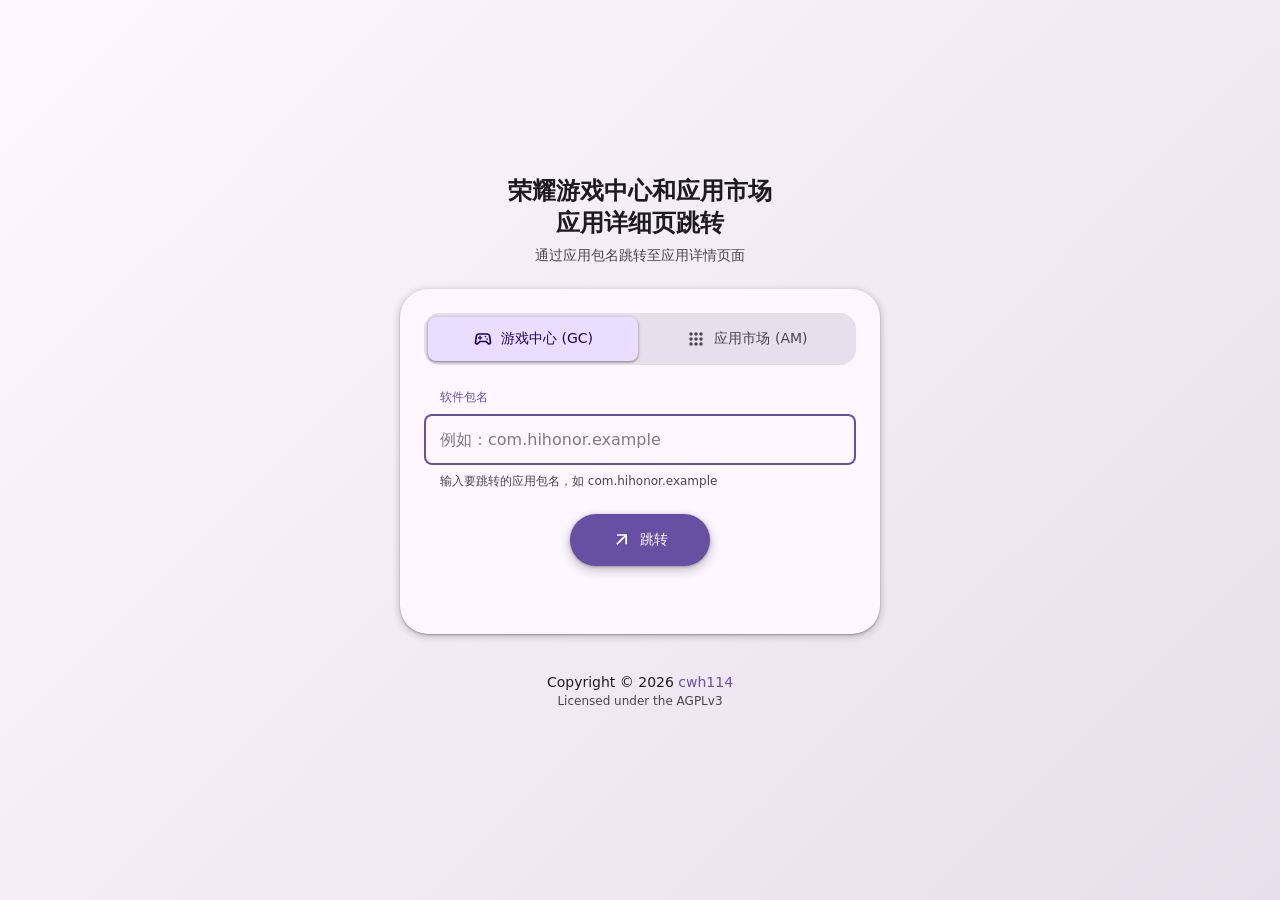
==== HNGCAMD/index.html @ ab719680 "添加HNGCAMD" ====
<!--
  AGPLv3 License

  Copyright (C) 2026 anjisuan608 <anjisuan608@petalmail.com>

  This program is free software: you can redistribute it and/or modify
  it under the terms of the GNU Affero General Public License as published
  by the Free Software Foundation, either version 3 of the License, or
  (at your option) any later version.

  This program is distributed in the hope that it will be useful,
  but WITHOUT ANY WARRANTY; without even the implied warranty of
  MERCHANTABILITY or FITNESS FOR A PARTICULAR PURPOSE. See the
  GNU Affero General Public License for more details.

  You should have received a copy of the GNU Affero General Public License
  along with this program. If not, see <https://www.gnu.org/licenses/>.

  SPDX-License-Identifier: AGPL-3.0-or-later
-->
<!DOCTYPE html>
<html lang="zh-CN">
<head>
    <meta charset="UTF-8">
    <meta name="viewport" content="width=device-width, initial-scale=1.0">
    <meta name="color-scheme" content="light dark">
    <meta name="theme-color" media="(prefers-color-scheme: light)" content="#FEF7FF">
    <meta name="theme-color" media="(prefers-color-scheme: dark)" content="#1C1B1F">
    <title>荣耀游戏中心和应用市场应用详细页跳转</title>
    <link rel="stylesheet" href="style.css">
</head>
<body>
    <div class="app-container">
        <header class="app-header">
            <h1 class="app-title">荣耀游戏中心和应用市场<br>应用详细页跳转</h1>
            <p class="app-subtitle">通过应用包名跳转至应用详情页面</p>
        </header>

        <main class="app-main">
            <div class="card">
                <div class="card-content">
                    <div class="segmented-button" role="group" aria-label="选择平台">
                        <input type="radio" class="segmented-input" name="platform" id="gc" value="gc" checked>
                        <label class="segmented-label" for="gc">
                            <span class="segmented-icon"><svg xmlns="http://www.w3.org/2000/svg" height="24px" viewBox="0 -960 960 960" width="24px" fill="currentColor"><path d="M182-200q-51 0-79-35.5T82-322l42-300q9-60 53.5-99T282-760h396q60 0 104.5 39t53.5 99l42 300q7 51-21 86.5T778-200q-21 0-39-7.5T706-230l-90-90H344l-90 90q-15 15-33 22.5t-39 7.5Zm16-86 114-114h336l114 114q2 2 16 6 11 0 17.5-6.5T800-304l-44-308q-4-29-26-48.5T678-680H282q-30 0-52 19.5T204-612l-44 308q-2 11 4.5 17.5T182-280q2 0 16-6Zm510.5-165.5Q720-463 720-480t-11.5-28.5Q697-520 680-520t-28.5 11.5Q640-497 640-480t11.5 28.5Q663-440 680-440t28.5-11.5Zm-80-120Q640-583 640-600t-11.5-28.5Q617-640 600-640t-28.5 11.5Q560-617 560-600t11.5 28.5Q583-560 600-560t28.5-11.5ZM310-440h60v-70h70v-60h-70v-70h-60v70h-70v60h70v70Zm170-40Z"/></svg></span>
                            <span class="segmented-text">游戏中心 (GC)</span>
                        </label>

                        <input type="radio" class="segmented-input" name="platform" id="am" value="am">
                        <label class="segmented-label" for="am">
                            <span class="segmented-icon"><svg xmlns="http://www.w3.org/2000/svg" height="24px" viewBox="0 -960 960 960" width="24px" fill="currentColor"><path d="M183.5-183.5Q160-207 160-240t23.5-56.5Q207-320 240-320t56.5 23.5Q320-273 320-240t-23.5 56.5Q273-160 240-160t-56.5-23.5Zm240 0Q400-207 400-240t23.5-56.5Q447-320 480-320t56.5 23.5Q560-273 560-240t-23.5 56.5Q513-160 480-160t-56.5-23.5Zm240 0Q640-207 640-240t23.5-56.5Q687-320 720-320t56.5 23.5Q800-273 800-240t-23.5 56.5Q753-160 720-160t-56.5-23.5Zm-480-240Q160-447 160-480t23.5-56.5Q207-560 240-560t56.5 23.5Q320-513 320-480t-23.5 56.5Q273-400 240-400t-56.5-23.5Zm240 0Q400-447 400-480t23.5-56.5Q447-560 480-560t56.5 23.5Q560-513 560-480t-23.5 56.5Q513-400 480-400t-56.5-23.5Zm240 0Q640-447 640-480t23.5-56.5Q687-560 720-560t56.5 23.5Q800-513 800-480t-23.5 56.5Q753-400 720-400t-56.5-23.5Zm-480-240Q160-687 160-720t23.5-56.5Q207-800 240-800t56.5 23.5Q320-753 320-720t-23.5 56.5Q273-640 240-640t-56.5-23.5Zm240 0Q400-687 400-720t23.5-56.5Q447-800 480-800t56.5 23.5Q560-753 560-720t-23.5 56.5Q513-640 480-640t-56.5-23.5Zm240 0Q640-687 640-720t23.5-56.5Q687-800 720-800t56.5 23.5Q800-753 800-720t-23.5 56.5Q753-640 720-640t-56.5-23.5Z"/></svg></span>
                            <span class="segmented-text">应用市场 (AM)</span>
                        </label>
                    </div>

                    <div class="input-field">
                        <label class="input-label" for="pkgname">软件包名</label>
                        <div class="input-wrapper">
                            <input type="text" id="pkgname" class="input" placeholder="例如：com.hihonor.example" autocomplete="off" spellcheck="false">
                        </div>
                        <span class="input-hint">输入要跳转的应用包名，如 com.hihonor.example</span>
                    </div>

                    <button class="fab" id="submitBtn" type="button">
                        <span class="fab-icon"><svg xmlns="http://www.w3.org/2000/svg" height="24px" viewBox="0 -960 960 960" width="24px" fill="currentColor"><path d="m256-240-56-56 384-384H240v-80h480v480h-80v-344L256-240Z"/></svg></span>
                        <span class="fab-label" id="submitLabel">跳转</span>
                    </button>

                    <div class="result-area" id="resultArea">
                        <code class="result-code" id="resultCode">等待输入...</code>
                    </div>
                </div>
            </div>
        </main>

        <footer class="app-footer">
            <div class="footer-content">
                <p class="author">
                    Copyright &copy; 2026 <a href="mailto:caowenhao233@gmail.com">cwh114</a>
                </p>
                <p class="license">
                    Licensed under the <a href="LICENSE" target="_blank" rel="noopener">AGPLv3</a>
                </p>
            </div>
        </footer>
    </div>

    <script src="script.js"></script>
</body>
</html>
---- HNGCAMD/style.css ----
/*
  AGPLv3 License

  Copyright (C) 2026 anjisuan608 <anjisuan608@petalmail.com>

  This program is free software: you can redistribute it and/or modify
  it under the terms of the GNU Affero General Public License as published
  by the Free Software Foundation, either version 3 of the License, or
  (at your option) any later version.

  This program is distributed in the hope that it will be useful,
  but WITHOUT ANY WARRANTY; without even the implied warranty of
  MERCHANTABILITY or FITNESS FOR A PARTICULAR PURPOSE. See the
  GNU Affero General Public License for more details.

  You should have received a copy of the GNU Affero General Public License
  along with this program. If not, see <https://www.gnu.org/licenses/>.

  SPDX-License-Identifier: AGPL-3.0-or-later
*/

/* MD3 设计令牌 - 浅色模式 */
:root {
    --md3-primary: #6750A4;
    --md3-on-primary: #FFFFFF;
    --md3-primary-container: #EADDFF;
    --md3-on-primary-container: #21005D;
    --md3-secondary-container: #E8DEF8;
    --md3-on-secondary-container: #1D192B;
    --md3-surface: #FEF7FF;
    --md3-surface-variant: #E7E0EC;
    --md3-on-surface: #1D1B20;
    --md3-on-surface-variant: #49454F;
    --md3-outline: #79747E;
    --md3-outline-variant: #CAC4D0;
    --md3-error: #B3261E;
    --md3-shadow: rgba(0, 0, 0, 0.15);
    --md3-elevation-1: 0 1px 2px rgba(0,0,0,0.3), 0 1px 3px 1px rgba(0,0,0,0.15);
    --md3-elevation-2: 0 1px 2px rgba(0,0,0,0.3), 0 2px 6px 2px rgba(0,0,0,0.15);
    --md3-elevation-3: 0 4px 8px 3px rgba(0,0,0,0.15), 0 1px 3px rgba(0,0,0,0.3);
    --md3-border-radius: 28px;
    --md3-border-radius-sm: 16px;
    --md3-border-radius-xs: 8px;
    --md3-bg-gradient: linear-gradient(135deg, #FEF7FF 0%, #E7E0EC 100%);
}

/* MD3 设计令牌 - 深色模式 */
@media (prefers-color-scheme: dark) {
    :root {
        --md3-primary: #D0BCFF;
        --md3-on-primary: #381E72;
        --md3-primary-container: #4F378B;
        --md3-on-primary-container: #EADDFF;
        --md3-secondary-container: #4A4458;
        --md3-on-secondary-container: #E8DEF8;
        --md3-surface: #1C1B1F;
        --md3-surface-variant: #49454F;
        --md3-on-surface: #E6E1E5;
        --md3-on-surface-variant: #CAC4D0;
        --md3-outline: #938F99;
        --md3-outline-variant: #49454F;
        --md3-error: #F2B8B5;
        --md3-shadow: rgba(0, 0, 0, 0.3);
        --md3-bg-gradient: linear-gradient(135deg, #1C1B1F 0%, #2D2B33 100%);
    }
}

* {
    margin: 0;
    padding: 0;
    box-sizing: border-box;
}

body {
    font-family: system-ui, -apple-system, BlinkMacSystemFont, 'Segoe UI', Roboto, sans-serif;
    background: var(--md3-bg-gradient);
    min-height: 100vh;
    display: flex;
    align-items: center;
    justify-content: center;
    padding: 24px;
    color: var(--md3-on-surface);
}

.app-container {
    width: 100%;
    max-width: 480px;
    display: flex;
    flex-direction: column;
    gap: 24px;
}

/* 页面头部 */
.app-header {
    text-align: center;
}

.app-title {
    font-size: 24px;
    font-weight: 700;
    color: var(--md3-on-surface);
    line-height: 1.3;
    letter-spacing: 0;
}

.app-subtitle {
    font-size: 14px;
    color: var(--md3-on-surface-variant);
    margin-top: 8px;
}

/* 卡片容器 */
.card {
    background: var(--md3-surface);
    border-radius: var(--md3-border-radius);
    box-shadow: var(--md3-elevation-2);
    overflow: hidden;
}

.card-content {
    padding: 24px;
    display: flex;
    flex-direction: column;
    gap: 24px;
}

/* 分段按钮（单选组） */
.segmented-button {
    display: flex;
    background: var(--md3-surface-variant);
    border-radius: var(--md3-border-radius-sm);
    padding: 4px;
    gap: 4px;
}

.segmented-input {
    position: absolute;
    width: 1px;
    height: 1px;
    padding: 0;
    margin: -1px;
    overflow: hidden;
    clip: rect(0, 0, 0, 0);
    white-space: nowrap;
    border: 0;
}

.segmented-label {
    flex: 1;
    display: flex;
    align-items: center;
    justify-content: center;
    gap: 8px;
    padding: 12px 16px;
    border-radius: var(--md3-border-radius-xs);
    cursor: pointer;
    transition: background 0.2s ease, color 0.2s ease, box-shadow 0.2s ease;
    font-size: 14px;
    font-weight: 500;
    color: var(--md3-on-surface-variant);
}

.segmented-label:hover {
    background: color-mix(in srgb, var(--md3-primary) 8%, transparent);
}

.segmented-input:checked + .segmented-label {
    background: var(--md3-primary-container);
    color: var(--md3-on-primary-container);
    box-shadow: var(--md3-elevation-1);
}

.segmented-input:focus-visible + .segmented-label {
    outline: 2px solid var(--md3-primary);
    outline-offset: 2px;
}

.segmented-icon {
    display: flex;
    align-items: center;
    justify-content: center;
    width: 20px;
    height: 20px;
    flex-shrink: 0;
}

.segmented-icon svg {
    width: 100%;
    height: 100%;
}

/* 输入框区域 */
.input-field {
    display: flex;
    flex-direction: column;
    gap: 8px;
}

.input-label {
    font-size: 12px;
    font-weight: 500;
    color: var(--md3-primary);
    padding-left: 16px;
}

.input-wrapper {
    position: relative;
}

.input {
    width: 100%;
    padding: 16px;
    border: none;
    border-radius: var(--md3-border-radius-xs);
    background: var(--md3-surface-variant);
    font-family: inherit;
    font-size: 16px;
    color: var(--md3-on-surface);
    transition: background 0.2s ease, box-shadow 0.2s ease;
}

.input::placeholder {
    color: var(--md3-on-surface-variant);
    opacity: 0.7;
}

.input:hover {
    background: var(--md3-outline-variant);
}

.input:focus {
    outline: none;
    background: var(--md3-surface);
    box-shadow: inset 0 0 0 2px var(--md3-primary);
}

.input-hint {
    font-size: 12px;
    color: var(--md3-on-surface-variant);
    padding-left: 16px;
}

/* 悬浮按钮 */
.fab {
    display: flex;
    align-items: center;
    justify-content: center;
    gap: 8px;
    padding: 16px 24px;
    border: none;
    border-radius: var(--md3-border-radius);
    background: var(--md3-primary);
    color: var(--md3-on-primary);
    font-family: inherit;
    font-size: 14px;
    font-weight: 500;
    cursor: pointer;
    transition: background 0.2s ease, box-shadow 0.2s ease, transform 0.1s ease;
    box-shadow: var(--md3-elevation-3);
    align-self: center;
    min-width: 140px;
}

.fab:hover {
    background: color-mix(in srgb, var(--md3-primary) 85%, black);
    box-shadow: 0 6px 12px color-mix(in srgb, var(--md3-primary) 40%, transparent);
}

.fab:active {
    transform: scale(0.98);
    box-shadow: var(--md3-elevation-2);
}

.fab:focus-visible {
    outline: 2px solid var(--md3-primary);
    outline-offset: 2px;
}

.fab-icon {
    display: flex;
    align-items: center;
    justify-content: center;
    width: 20px;
    height: 20px;
    flex-shrink: 0;
}

.fab-icon svg {
    width: 100%;
    height: 100%;
}

/* 结果显示区域 */
.result-area {
    text-align: center;
    opacity: 0;
    transform: translateY(8px);
    transition: opacity 0.3s ease, transform 0.3s ease;
}

.result-area.visible {
    opacity: 1;
    transform: translateY(0);
}

.result-code {
    font-family: ui-monospace, 'Cascadia Code', 'Source Code Pro', Menlo, Consolas, monospace;
    font-size: 14px;
    color: var(--md3-on-surface);
    word-break: break-all;
    white-space: pre-wrap;
}

/* 页面底部 */
.app-footer {
    text-align: center;
    padding: 16px;
}

.footer-content {
    display: flex;
    flex-direction: column;
    gap: 4px;
}

.author {
    font-size: 14px;
    color: var(--md3-on-surface);
}

.author a {
    color: var(--md3-primary);
    text-decoration: none;
    font-weight: 500;
}

.author a:hover {
    text-decoration: underline;
}

.license {
    font-size: 12px;
    color: var(--md3-on-surface-variant);
}

.license a {
    color: var(--md3-on-surface-variant);
    text-decoration: none;
}

.license a:hover {
    text-decoration: underline;
}

/* 响应式布局 */
@media (max-width: 480px) {
    body {
        padding: 16px;
    }

    .app-title {
        font-size: 20px;
    }

    .card-content {
        padding: 20px;
    }

    .segmented-label {
        padding: 10px 12px;
        font-size: 13px;
    }

    .segmented-icon {
        width: 16px;
        height: 16px;
    }

    .fab {
        padding: 12px 20px;
        font-size: 13px;
        min-width: 120px;
    }

    .fab-icon {
        width: 16px;
        height: 16px;
    }
}
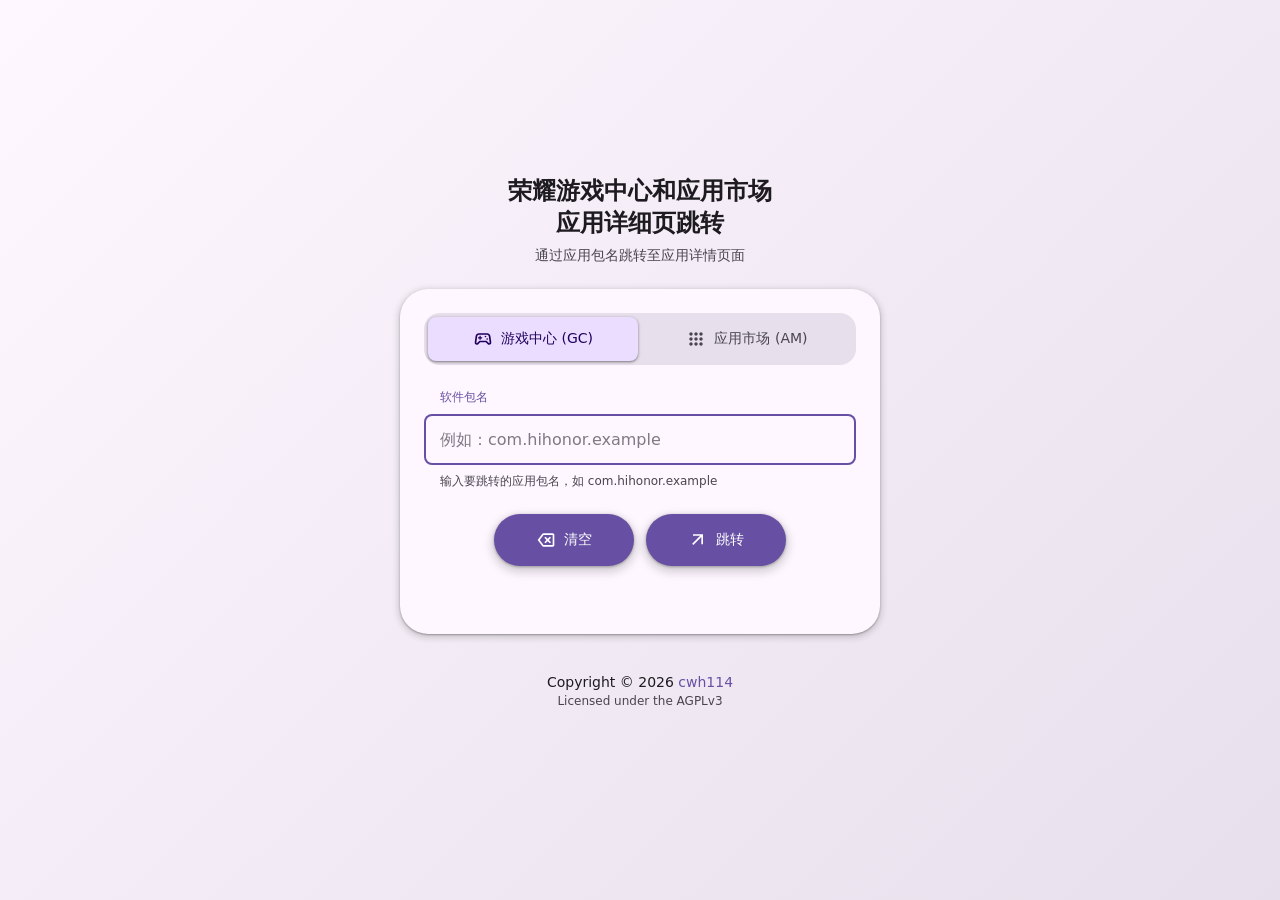
==== commit cb73f6d7: "合并上游提交 3ace7bed 中的更新" ====
--- a/HNGCAMD/index.html
+++ b/HNGCAMD/index.html
@@ -61,10 +61,16 @@
                         <span class="input-hint">输入要跳转的应用包名，如 com.hihonor.example</span>
                     </div>
 
-                    <button class="fab" id="submitBtn" type="button">
-                        <span class="fab-icon"><svg xmlns="http://www.w3.org/2000/svg" height="24px" viewBox="0 -960 960 960" width="24px" fill="currentColor"><path d="m256-240-56-56 384-384H240v-80h480v480h-80v-344L256-240Z"/></svg></span>
-                        <span class="fab-label" id="submitLabel">跳转</span>
-                    </button>
+                    <div class="button-area">
+                        <button class="fab" id="clearBtn" type="button">
+                            <span class="fab-icon"><svg xmlns="http://www.w3.org/2000/svg" height="24px" viewBox="0 -960 960 960" width="24px" fill="currentColor"><path d="m456-320 104-104 104 104 56-56-104-104 104-104-56-56-104 104-104-104-56 56 104 104-104 104 56 56Zm-96 160q-19 0-36-8.5T296-192L80-480l216-288q11-15 28-23.5t36-8.5h440q33 0 56.5 23.5T880-720v480q0 33-23.5 56.5T800-160H360ZM180-480l180 240h440v-480H360L180-480Zm400 0Z"/></svg></span>
+                            <span class="fab-label" id="clearLabel">清空</span>
+                        </button>
+                        <button class="fab" id="submitBtn" type="button">
+                            <span class="fab-icon"><svg xmlns="http://www.w3.org/2000/svg" height="24px" viewBox="0 -960 960 960" width="24px" fill="currentColor"><path d="m256-240-56-56 384-384H240v-80h480v480h-80v-344L256-240Z"/></svg></span>
+                            <span class="fab-label" id="submitLabel">跳转</span>
+                        </button>
+                    </div>
 
                     <div class="result-area" id="resultArea">
                         <code class="result-code" id="resultCode">等待输入...</code>
--- a/HNGCAMD/style.css
+++ b/HNGCAMD/style.css
@@ -240,6 +240,14 @@
     padding-left: 16px;
 }
 
+/* 按钮区域 */
+.button-area {
+    display: flex;
+    flex-direction: row;
+    gap: 12px;
+    justify-content: center;
+}
+
 /* 悬浮按钮 */
 .fab {
     display: flex;
